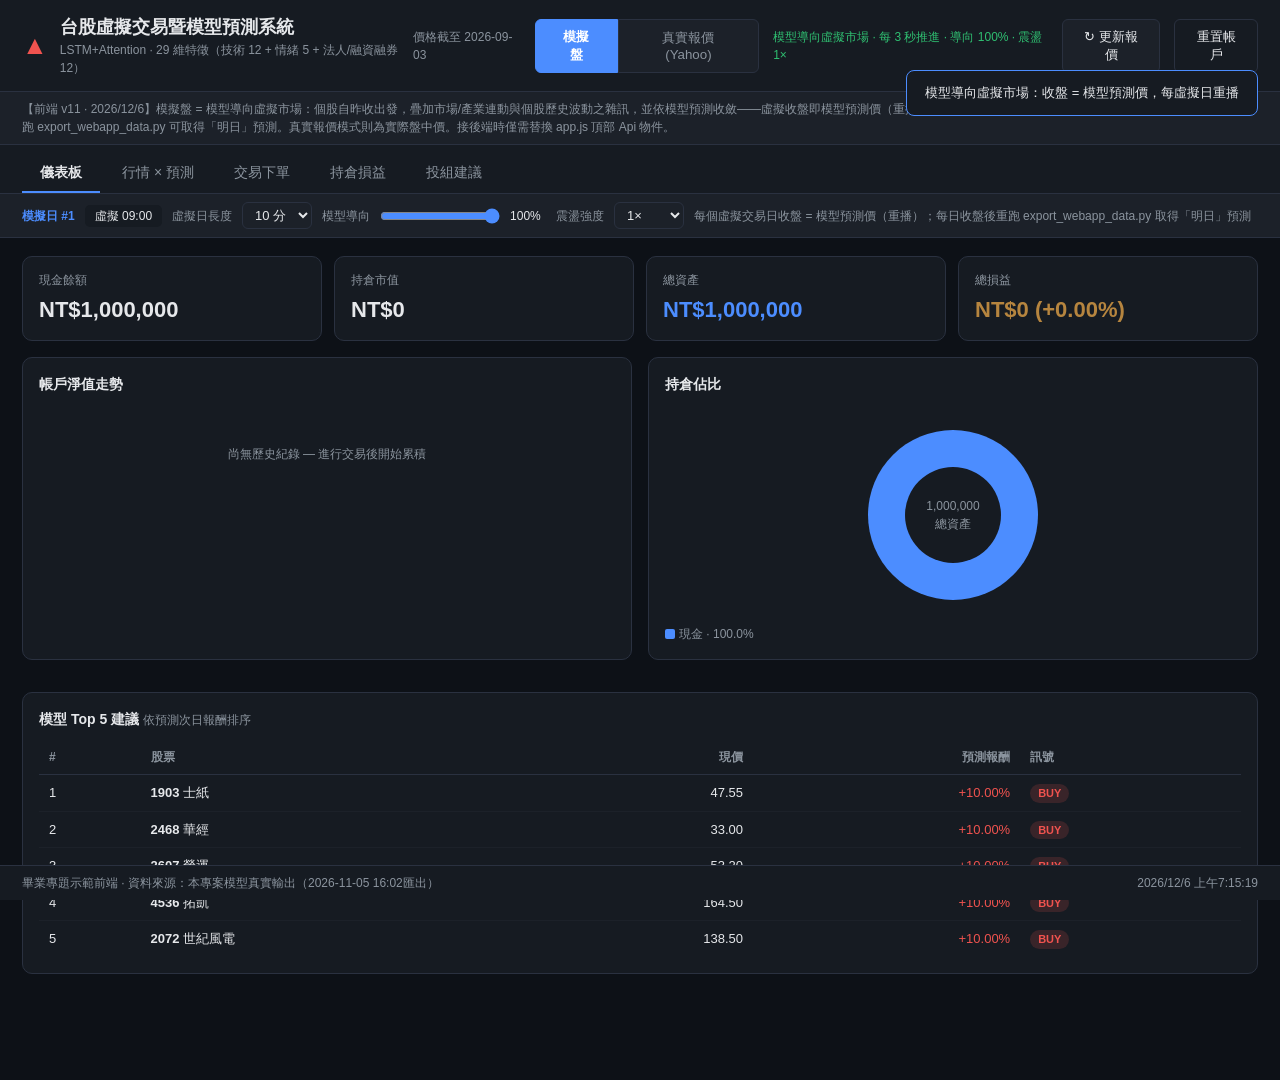
==== webapp/index.html @ 0e8489ae "feat: 點擊股票的詳情(K線圖/形態比對/AI)內嵌展開在該列下方——行情表格改局部更新不重繪" ====
<!DOCTYPE html>
<html lang="zh-Hant">
<head>
<meta charset="UTF-8">
<meta name="viewport" content="width=device-width, initial-scale=1.0">
<title>台股虛擬交易暨模型預測系統</title>
<link rel="stylesheet" href="style.css">
</head>
<body>

<header>
  <div class="logo">
    <span class="logo-mark">▲</span>
    <div>
      <h1>台股虛擬交易暨模型預測系統</h1>
      <p class="subtitle">LSTM+Attention · 29 維特徵（技術 12 + 情緒 5 + 法人/融資融券 12）</p>
    </div>
  </div>
  <div class="header-right">
    <div class="price-asof">價格截至 <span id="priceAsOf">—</span></div>
    <div class="seg" id="sourceSeg">
      <button class="seg-btn active" data-src="sim">模擬盤</button>
      <button class="seg-btn" data-src="real">真實報價 (Yahoo)</button>
    </div>
    <span class="src-status" id="srcStatus"></span>
    <button class="btn" id="btnRefresh">↻ 更新報價</button>
    <button class="btn btn-ghost" id="btnReset">重置帳戶</button>
  </div>
</header>

<div class="notice" id="dataNotice"></div>

<nav>
  <button class="nav-btn active" data-tab="dashboard">儀表板</button>
  <button class="nav-btn" data-tab="market">行情 × 預測</button>
  <button class="nav-btn" data-tab="trade">交易下單</button>
  <button class="nav-btn" data-tab="positions">持倉損益</button>
  <button class="nav-btn" data-tab="portfolio">投組建議</button>
</nav>

<div class="sim-bar" id="simBar" hidden>
  <span class="sim-day" id="simDayLabel">模擬日 #1</span>
  <span class="sim-vtime" id="simVTime">虛擬 09:00</span>
  <label>虛擬日長度</label>
  <select id="simLen" class="input slim">
    <option value="5">5 分</option>
    <option value="10" selected>10 分</option>
    <option value="30">30 分</option>
  </select>
  <label>模型導向</label>
  <input type="range" id="simInfluence" class="slider" min="0" max="100" value="100">
  <span class="sim-infl" id="simInfluenceVal">100%</span>
  <label>震盪強度</label>
  <select id="simVol" class="input slim">
    <option value="0.5">0.5×</option>
    <option value="1" selected>1×</option>
    <option value="2">2×</option>
  </select>
  <span class="hint">每個虛擬交易日收盤 = 模型預測價（重播）；每日收盤後重跑 export_webapp_data.py 取得「明日」預測</span>
</div>

<main>

  <!-- ============ 儀表板 ============ -->
  <section id="tab-dashboard" class="tab active">
    <div class="cards">
      <div class="card"><div class="card-label">現金餘額</div><div class="card-value" id="cCash">—</div></div>
      <div class="card"><div class="card-label">持倉市值</div><div class="card-value" id="cPosition">—</div></div>
      <div class="card"><div class="card-label">總資產</div><div class="card-value card-strong" id="cTotal">—</div></div>
      <div class="card"><div class="card-label">總損益</div><div class="card-value" id="cPnl">—</div></div>
    </div>
    <div class="grid-2">
      <div class="panel">
        <h3>帳戶淨值走勢</h3>
        <div id="navChart" class="chart-box"></div>
      </div>
      <div class="panel">
        <h3>持倉佔比</h3>
        <div id="pieChart" class="chart-box pie-wrap"></div>
        <div id="pieLegend" class="pie-legend"></div>
      </div>
    </div>
    <div class="panel">
      <h3>模型 Top 5 建議 <span class="hint">依預測次日報酬排序</span></h3>
      <table class="table" id="topTable"></table>
    </div>
  </section>

  <!-- ============ 行情 × 預測 ============ -->
  <section id="tab-market" class="tab">
    <div class="toolbar">
      <input type="text" id="search" class="input" placeholder="搜尋代碼或名稱…">
      <select id="filterSignal" class="input">
        <option value="">全部訊號</option>
        <option value="BUY">BUY 買進</option>
        <option value="HOLD">HOLD 觀望</option>
        <option value="SELL">SELL 賣出</option>
      </select>
      <span class="hint" id="mktCount"></span>
    </div>
    <table class="table row-click" id="marketTable"></table>
    <div class="panel detail-panel" id="detailPanel" hidden>
      <div class="detail-head">
        <h3 id="dTitle">—</h3>
        <button class="btn btn-ghost" id="btnBuyFromDetail">買入此股</button>
      </div>
      <div class="detail-stats" id="dStats"></div>
      <div id="priceChart" class="chart-box tall"></div>
      <p class="model-note" id="dModel"></p>

      <div class="panel sub-panel">
        <h3>K 線形態比對 — 「現在的走勢，歷史上像什麼？」</h3>
        <p class="hint">以近 30 日報酬形態在 302 檔 × 121 日歷史中搜尋最相似視窗，展示各相似情境的「後續 20 日」實際走勢。歷史相似不保證重演。</p>
        <div class="pattern-stats" id="patternStats"></div>
        <div id="patternChart" class="chart-box"></div>
        <div class="opinion-box" id="aiBox"></div>
        <div class="ai-actions">
          <button class="btn" id="btnRerunPattern">↻ 重新比對</button>
          <input type="password" id="aiKey" class="input slim" placeholder="Anthropic API key (選配, 存本機)">
          <button class="btn" id="btnAskClaude">詢問 Claude 意見</button>
        </div>
        <p class="hint" id="aiNote">上方意見由規則式分析引擎產生（彙整形態比對/模型/技術/新聞四類訊號）；填入 API key 可改由 Claude 生成（費用自付，key 僅存於你的瀏覽器）。</p>
      </div>
    </div>
  </section>

  <!-- ============ 交易下單 ============ -->
  <section id="tab-trade" class="tab">
    <div class="grid-2">
      <div class="panel">
        <h3>虛擬下單</h3>
        <div class="form-row">
          <label>股票</label>
          <select id="tStock" class="input"></select>
        </div>
        <div class="form-row">
          <label>方向</label>
          <div class="seg" id="sideSeg">
            <button class="seg-btn active" data-side="buy">買進</button>
            <button class="seg-btn" data-side="sell">賣出</button>
          </div>
        </div>
        <div class="form-row">
          <label>張數（1 張 = 1000 股）</label>
          <input type="number" id="tLots" class="input" min="1" step="1" value="1">
        </div>
        <div class="form-row">
          <label>價格（限價）</label>
          <input type="number" id="tPrice" class="input" min="0.01" step="0.01">
        </div>
        <div class="quote-line" id="tQuote"></div>
        <div class="calc-preview" id="tCalc"></div>
        <button class="btn btn-primary" id="btnSubmit">送出虛擬單</button>
        <p class="hint">台股規則：手續費 0.1425%（最低 20 元）、賣出證交稅 0.3%、漲跌停 ±10%、T+2 交割（本模擬即時扣減現金）。</p>
      </div>
      <div class="panel">
        <h3>交易紀錄</h3>
        <table class="table" id="tradeLog"></table>
      </div>
    </div>
  </section>

  <!-- ============ 持倉 ============ -->
  <section id="tab-positions" class="tab">
    <div class="panel">
      <h3>持倉明細</h3>
      <table class="table" id="posTable"></table>
      <p class="hint" id="posSummary"></p>
    </div>
  </section>

  <!-- ============ 投組建議 ============ -->
  <section id="tab-portfolio" class="tab">
    <div class="panel">
      <h3>策略型投資組合模擬器</h3>
      <p class="hint">選擇訊號來源產生選股與權重。所有評分皆可解釋（見策略說明），預測基於歷史資料，<b>不構成投資建議</b>。</p>
      <div class="form-inline">
        <label>策略</label>
        <select id="pStrategy" class="input">
          <option value="model">模型預測 (LSTM+Attention)</option>
          <option value="kline">K 線技術 (均線/動能/突破/RSI)</option>
          <option value="news">新聞情緒加權</option>
          <option value="composite">綜合 AI (模型40%+技術35%+新聞25%)</option>
          <option value="fundamental">財報/月營收 (營收年增排名)</option>
          <option value="highvol">高波動溢酬 (學術實證, beta>1)</option>
        </select>
        <label>總資金（NT$）</label>
        <input type="number" id="pCapital" class="input" value="1000000" min="10000" step="10000">
        <label>權重方式</label>
        <select id="pMode" class="input">
          <option value="equal">等權重（Top 10）</option>
          <option value="pred">分數加權</option>
          <option value="industry">產業分散（單一產業 ≤25%）</option>
        </select>
        <label class="toggle"><input type="checkbox" id="pFreeSim" checked>
          <span class="toggle-track"></span>錢不夠也完整模擬</label>
        <button class="btn btn-primary" id="btnOptimize">產生配置</button>
        <button class="btn" id="btnApply" disabled>一鍵採用此組合</button>
      </div>
      <div class="calc-preview" id="pStrategyDesc"></div>
      <div class="calc-preview" id="pSummary"></div>
      <table class="table" id="portfolioTable"></table>
    </div>
  </section>

</main>

<div id="bootBanner" class="boot-banner">
  <div class="boot-spin"></div>
  <div id="bootMsg">載入市場資料中…（首次約 1.3MB，請稍候）</div>
</div>
<script>
  setTimeout(function () {
    var m = document.getElementById("bootMsg");
    if (m && document.getElementById("bootBanner").style.display !== "none") {
      m.textContent = "仍在載入大型資料檔…（你的網路到 GitHub Pages 較慢，再等一下或按 Cmd/Ctrl+Shift+R 重試）";
    }
  }, 15000);
</script>

<footer>
  <span>畢業專題示範前端 · 資料來源：本專案模型真實輸出（<span id="genAt"></span>匯出）</span>
  <span id="simClock"></span>
</footer>

<script src="mock_data.js?v=11" defer></script>
<script src="app.js?v=11" defer></script>
</body>
</html>
---- webapp/style.css ----
/* 台股虛擬交易前端 — 深色看盤風格 (台股慣例: 紅漲綠跌) */
:root {
  --bg: #0d1117;
  --panel: #161b22;
  --panel-2: #1c2129;
  --border: #2a3140;
  --text: #e6e8eb;
  --text-dim: #8b949e;
  --accent: #4c8dff;
  --up: #f0534f;        /* 台股: 紅 = 漲 */
  --down: #2fbf71;      /* 台股: 綠 = 跌 */
  --flat: #b6853f;
  --buy: #f0534f;
  --sell: #2fbf71;
  --hold: #b6853f;
}
* { box-sizing: border-box; margin: 0; padding: 0; }
html { color-scheme: dark; }
body {
  background: var(--bg); color: var(--text);
  font-family: -apple-system, "PingFang TC", "Microsoft JhengHei", "Noto Sans TC", sans-serif;
  font-size: 14px; line-height: 1.5;
}

/* ---------- header ---------- */
header {
  display: flex; justify-content: space-between; align-items: center;
  padding: 14px 22px; background: var(--panel); border-bottom: 1px solid var(--border);
}
.logo { display: flex; gap: 12px; align-items: center; }
.logo-mark { font-size: 26px; color: var(--up); }
h1 { font-size: 18px; font-weight: 700; }
.subtitle { color: var(--text-dim); font-size: 12px; }
.header-right { display: flex; align-items: center; gap: 14px; }
.price-asof { color: var(--text-dim); font-size: 12px; }
.src-status { font-size: 12px; color: var(--text-dim); min-width: 200px; }
.src-status.ok { color: var(--down); }
.src-status.warn { color: var(--flat); }
.src-status.err { color: var(--up); }

/* toggle */
.toggle { display: inline-flex; align-items: center; gap: 6px; cursor: pointer; color: var(--text-dim); font-size: 12px; }
.toggle input { display: none; }
.toggle-track { width: 34px; height: 18px; border-radius: 9px; background: var(--border); position: relative; transition: .2s; }
.toggle-track::after { content: ""; position: absolute; width: 14px; height: 14px; border-radius: 50%; background: #fff; top: 2px; left: 2px; transition: .2s; }
.toggle input:checked + .toggle-track { background: var(--accent); }
.toggle input:checked + .toggle-track::after { left: 18px; }

/* ---------- notice ---------- */
.notice { padding: 8px 22px; font-size: 12px; color: var(--text-dim); background: var(--panel-2); border-bottom: 1px solid var(--border); }

/* ---------- nav ---------- */
nav { display: flex; gap: 4px; padding: 10px 22px 0; background: var(--panel); border-bottom: 1px solid var(--border); }
.nav-btn {
  padding: 9px 18px; background: none; border: none; border-bottom: 2px solid transparent;
  color: var(--text-dim); font-size: 14px; cursor: pointer;
}
.nav-btn:hover { color: var(--text); }
.nav-btn.active { color: var(--text); border-bottom-color: var(--accent); font-weight: 600; }

/* ---------- layout ---------- */
main { padding: 18px 22px 90px; max-width: 1280px; margin: 0 auto; }
.tab { display: none; }
.tab.active { display: block; }
.grid-2 { display: grid; grid-template-columns: 1fr 1fr; gap: 16px; margin-bottom: 16px; }

/* ---------- cards ---------- */
.cards { display: grid; grid-template-columns: repeat(4, 1fr); gap: 12px; margin-bottom: 16px; }
.card { background: var(--panel); border: 1px solid var(--border); border-radius: 10px; padding: 14px 16px; }
.card-label { color: var(--text-dim); font-size: 12px; margin-bottom: 4px; }
.card-value { font-size: 22px; font-weight: 700; font-variant-numeric: tabular-nums; }
.card-strong { color: var(--accent); }

/* ---------- panel ---------- */
.panel { background: var(--panel); border: 1px solid var(--border); border-radius: 10px; padding: 16px; margin-bottom: 16px; }
.panel h3 { font-size: 14px; margin-bottom: 10px; }
.hint { color: var(--text-dim); font-size: 12px; font-weight: 400; }

/* ---------- table ---------- */
.table { width: 100%; border-collapse: collapse; font-size: 13px; }
.table th { text-align: left; color: var(--text-dim); font-weight: 600; font-size: 12px; padding: 8px 10px; border-bottom: 1px solid var(--border); }
.table td { padding: 8px 10px; border-bottom: 1px solid var(--panel-2); font-variant-numeric: tabular-nums; }
.table tr:last-child td { border-bottom: none; }
.row-click tbody tr { cursor: pointer; }
.row-click tbody tr:hover { background: var(--panel-2); }
.num-r { text-align: right !important; }

/* ---------- 顏色 ---------- */
.up { color: var(--up); }        /* 紅漲 */
.down { color: var(--down); }    /* 綠跌 */
.flat { color: var(--flat); }
.badge { display: inline-block; padding: 1px 8px; border-radius: 10px; font-size: 11px; font-weight: 700; }
.badge.buy { background: rgba(240,83,79,.16); color: var(--buy); }
.badge.sell { background: rgba(47,191,113,.16); color: var(--sell); }
.badge.hold { background: rgba(182,133,63,.16); color: var(--hold); }
.limit-tag { font-size: 11px; color: #fff; background: var(--flat); border-radius: 4px; padding: 0 5px; margin-left: 4px; }

/* ---------- toolbar / inputs ---------- */
.toolbar { display: flex; gap: 10px; align-items: center; margin-bottom: 12px; }
.input {
  background: var(--panel-2); border: 1px solid var(--border); color: var(--text);
  border-radius: 6px; padding: 7px 10px; font-size: 13px; min-width: 120px;
}
.input:focus { outline: none; border-color: var(--accent); }
select.input option { background: var(--panel-2); }

.btn {
  background: var(--panel-2); border: 1px solid var(--border); color: var(--text);
  padding: 8px 16px; border-radius: 6px; cursor: pointer; font-size: 13px;
}
.btn:hover { border-color: var(--accent); }
.btn-primary { background: var(--accent); border-color: var(--accent); color: #fff; font-weight: 700; }
.btn-primary:disabled { opacity: .4; cursor: not-allowed; }
.btn-ghost { background: none; }

/* ---------- forms ---------- */
.form-row { display: flex; flex-direction: column; gap: 5px; margin-bottom: 12px; }
.form-row label { font-size: 12px; color: var(--text-dim); }
.form-inline { display: flex; gap: 10px; align-items: center; flex-wrap: wrap; margin: 12px 0; }
.form-inline label { font-size: 12px; color: var(--text-dim); }
.seg { display: flex; gap: 0; }
.seg-btn { padding: 8px 22px; background: var(--panel-2); color: var(--text-dim); border: 1px solid var(--border); cursor: pointer; }
.seg-btn:first-child { border-radius: 6px 0 0 6px; }
.seg-btn:last-child { border-radius: 0 6px 6px 0; }
.seg-btn.active { background: var(--accent); color: #fff; border-color: var(--accent); font-weight: 700; }
.quote-line { font-size: 13px; margin-bottom: 8px; color: var(--text-dim); }
.calc-preview { background: var(--panel-2); border: 1px dashed var(--border); border-radius: 8px; padding: 10px 12px; margin: 10px 0 14px; font-size: 13px; }
.calc-preview .row { display: flex; justify-content: space-between; margin: 2px 0; }
.calc-preview .total { font-weight: 700; border-top: 1px solid var(--border); margin-top: 6px; padding-top: 6px; }

/* ---------- charts ---------- */
.chart-box { width: 100%; min-height: 220px; }
.chart-box.tall { min-height: 320px; }
.chart-box svg { display: block; width: 100%; height: 100%; }
.pie-wrap { display: flex; align-items: center; justify-content: center; }
.pie-legend { display: flex; flex-wrap: wrap; gap: 6px 14px; font-size: 12px; color: var(--text-dim); }
.legend-dot { display: inline-block; width: 10px; height: 10px; border-radius: 2px; margin-right: 4px; vertical-align: -1px; }

/* ---------- detail panel ---------- */
.detail-panel { border-color: var(--accent); }
.detail-head { display: flex; justify-content: space-between; align-items: center; margin-bottom: 8px; }
.detail-stats { display: flex; flex-wrap: wrap; gap: 18px; margin-bottom: 10px; font-size: 13px; }
.detail-stats .stat-label { color: var(--text-dim); font-size: 11px; }
.detail-stats .stat-val { font-size: 16px; font-weight: 700; }
.model-note { font-size: 12px; color: var(--text-dim); margin-top: 10px; }

/* ---------- sim bar ---------- */
.sim-bar {
  display: flex; align-items: center; gap: 10px; flex-wrap: wrap;
  padding: 8px 22px; background: var(--panel-2);
  border-bottom: 1px solid var(--border); font-size: 12px;
}
.sim-bar[hidden] { display: none; }
.sim-bar label { color: var(--text-dim); }
.sim-day { font-weight: 700; color: var(--accent); }
.sim-vtime { font-variant-numeric: tabular-nums; color: var(--text); background: var(--panel); padding: 2px 10px; border-radius: 5px; }
.sim-infl { color: var(--text); min-width: 36px; font-variant-numeric: tabular-nums; }
.input.slim { padding: 4px 8px; min-width: 70px; }
.slider { width: 120px; accent-color: var(--accent); }

/* ---------- 形態比對 / AI 意見 ---------- */
.sub-panel { margin-top: 14px; border-color: var(--border); }
.pattern-stats { display: flex; flex-wrap: wrap; gap: 16px; margin-bottom: 10px; font-size: 13px; }
.opinion-box {
  background: var(--panel-2); border: 1px solid var(--accent); border-radius: 8px;
  padding: 12px 14px; margin: 10px 0; font-size: 13px; line-height: 1.7; white-space: pre-wrap;
}
.opinion-box.llm { border-color: #9d6cff; }
.ai-actions { display: flex; gap: 10px; align-items: center; flex-wrap: wrap; margin: 8px 0; }
.ai-actions .input.slim { min-width: 200px; }
.strategy-tag { display: inline-block; padding: 1px 8px; border-radius: 10px; font-size: 11px;
  background: rgba(76,141,255,.15); color: var(--accent); font-weight: 700; }

/* ---------- footer ---------- */
footer {
  position: fixed; bottom: 0; left: 0; right: 0;
  display: flex; justify-content: space-between;
  padding: 8px 22px; background: var(--panel); border-top: 1px solid var(--border);
  font-size: 12px; color: var(--text-dim);
}

/* ---------- 內嵌詳情列 (點股票展開在該列下方) ---------- */
#marketTable tr.detail-inline-row > td {
  padding: 0 12px 12px; background: var(--panel);
  border-bottom: 2px solid var(--accent);
}
#marketTable tr.detail-inline-row .panel { margin: 12px 0 4px; background: var(--panel-2); }
#marketTable tr.detail-inline-row .panel.sub-panel { margin-top: 10px; }

/* 載入/啟動橫幅 */
.boot-banner {
  position: fixed; inset: 0; z-index: 100;
  background: #0d1117; color: #e6e8eb;
  display: flex; flex-direction: column; gap: 14px;
  align-items: center; justify-content: center;
  font-size: 14px; text-align: center; padding: 0 20px;
}
.boot-banner.err { border-top: 3px solid #f0534f; }
.boot-spin {
  width: 34px; height: 34px; border-radius: 50%;
  border: 3px solid #2a3140; border-top-color: #4c8dff;
  animation: bootspin 0.9s linear infinite;
}
.boot-banner.err .boot-spin { display: none; }
@keyframes bootspin { to { transform: rotate(360deg); } }

/* toast */
#toast {
  position: fixed; top: 70px; right: 22px; z-index: 50;
  padding: 12px 18px; border-radius: 8px; font-size: 13px;
  background: var(--panel); border: 1px solid var(--accent);
  opacity: 0; transform: translateY(-8px); transition: .25s; pointer-events: none;
  max-width: 360px;
}
#toast.show { opacity: 1; transform: translateY(0); }
#toast.err { border-color: var(--up); }

@media (max-width: 900px) {
  .cards { grid-template-columns: repeat(2, 1fr); }
  .grid-2 { grid-template-columns: 1fr; }
}
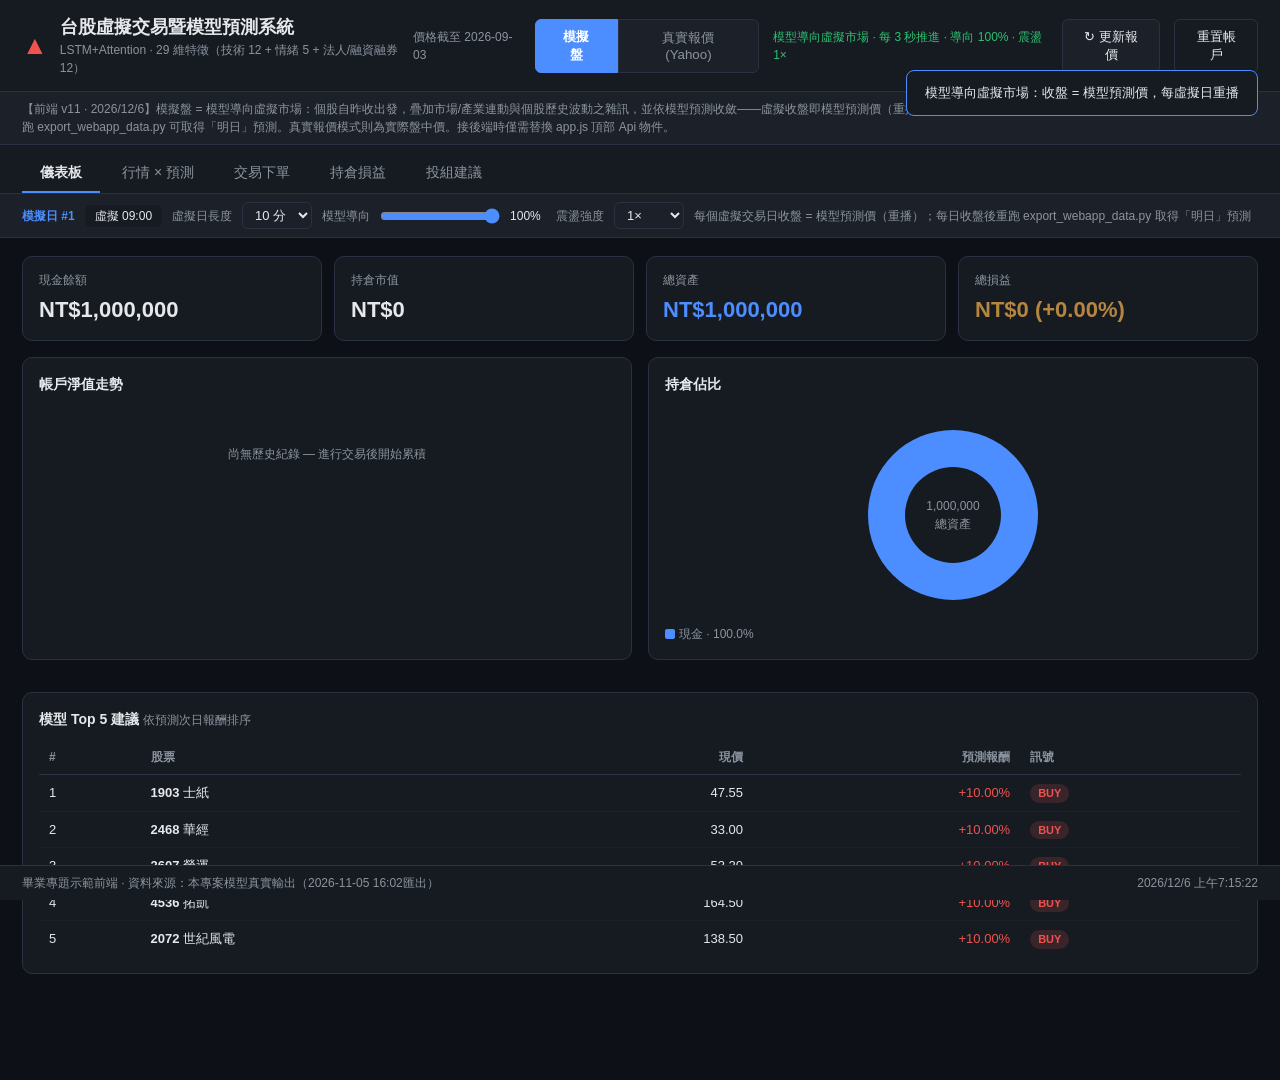
==== commit 5aa83ba1: "feat: AI 意見新增 Gemini (Interactions API)——模型選單含 Flash-Lite(免費層)/3.8/Argon/Claude, key 分供應商存本機" ====
--- a/webapp/index.html
+++ b/webapp/index.html
@@ -116,10 +116,17 @@
         <div class="opinion-box" id="aiBox"></div>
         <div class="ai-actions">
           <button class="btn" id="btnRerunPattern">↻ 重新比對</button>
-          <input type="password" id="aiKey" class="input slim" placeholder="Anthropic API key (選配, 存本機)">
-          <button class="btn" id="btnAskClaude">詢問 Claude 意見</button>
-        </div>
-        <p class="hint" id="aiNote">上方意見由規則式分析引擎產生（彙整形態比對/模型/技術/新聞四類訊號）；填入 API key 可改由 Claude 生成（費用自付，key 僅存於你的瀏覽器）。</p>
+          <select id="aiModel" class="input slim">
+            <option value="gemini-flash-lite-latest">Gemini Flash-Lite (免費層可用)</option>
+            <option value="gemini-3.8-flash">Gemini 3.8 Flash (付費層)</option>
+            <option value="gemini-4-argon">Gemini 4 Argon (旗艦·付費層)</option>
+            <option value="gemini-2.5-pro">Gemini 2.5 Pro</option>
+            <option value="claude-3-5-haiku-latest">Claude Haiku</option>
+          </select>
+          <input type="password" id="aiKey" class="input slim" placeholder="API key (選配, 存本機)">
+          <button class="btn" id="btnAskAI">詢問 AI 意見</button>
+        </div>
+        <p class="hint" id="aiNote">上方意見由規則式分析引擎產生（彙整形態比對/模型/技術/新聞四類訊號）；選模型並填入對應 API key（Gemini: Google AI Studio / Claude: Anthropic）可改由 LLM 生成。key 僅存於你的瀏覽器、不會上傳。免費層建議用 Flash-Lite；3.8/Argon 需付費層。</p>
       </div>
     </div>
   </section>
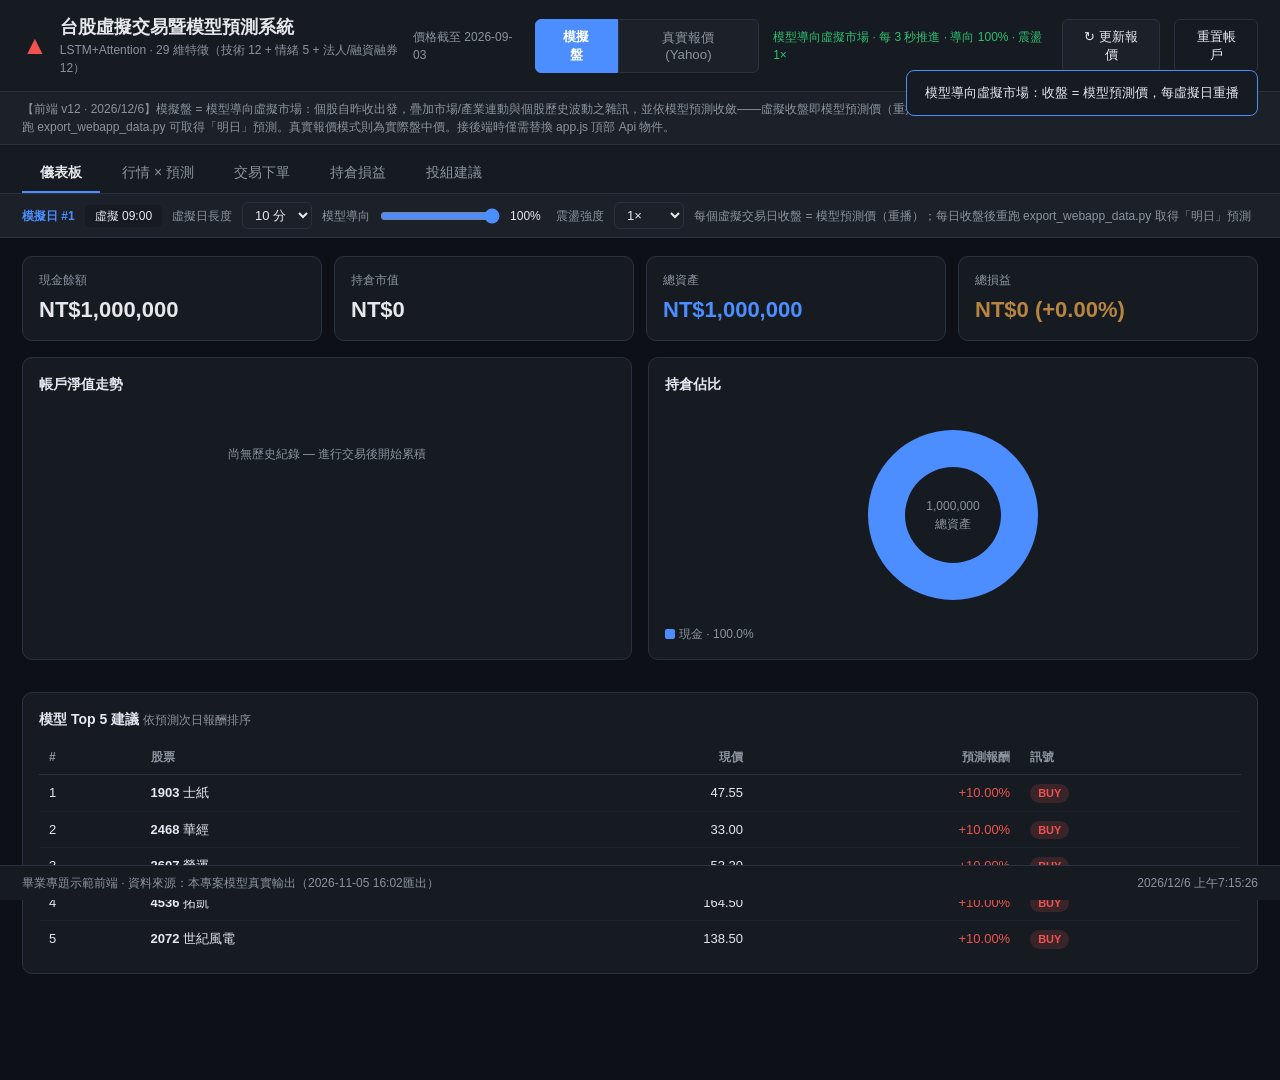
==== commit 029c3675: "feat: K線圖滑鼠互動——十字線+浮動資訊卡(日期/開高低收/漲跌%/MA5/MA10)" ====
--- a/webapp/index.html
+++ b/webapp/index.html
@@ -230,7 +230,7 @@
   <span id="simClock"></span>
 </footer>
 
-<script src="mock_data.js?v=11" defer></script>
-<script src="app.js?v=11" defer></script>
+<script src="mock_data.js?v=12" defer></script>
+<script src="app.js?v=12" defer></script>
 </body>
 </html>
--- a/webapp/style.css
+++ b/webapp/style.css
@@ -128,8 +128,16 @@
 .calc-preview .row { display: flex; justify-content: space-between; margin: 2px 0; }
 .calc-preview .total { font-weight: 700; border-top: 1px solid var(--border); margin-top: 6px; padding-top: 6px; }
 
-/* ---------- charts ---------- */
-.chart-box { width: 100%; min-height: 220px; }
+/* ---------- 圖表容器與 K 線 tooltip ---------- */
+.chart-box { position: relative; width: 100%; min-height: 220px; }
+.candle-tip {
+  position: absolute; z-index: 30; pointer-events: none; display: none;
+  background: rgba(22, 27, 34, 0.96); border: 1px solid var(--accent);
+  border-radius: 6px; padding: 7px 10px; font-size: 11px; line-height: 1.55;
+  color: var(--text); white-space: nowrap; box-shadow: 0 6px 18px rgba(0, 0, 0, 0.55);
+  font-variant-numeric: tabular-nums;
+}
+.candle-tip b { color: var(--accent); }
 .chart-box.tall { min-height: 320px; }
 .chart-box svg { display: block; width: 100%; height: 100%; }
 .pie-wrap { display: flex; align-items: center; justify-content: center; }
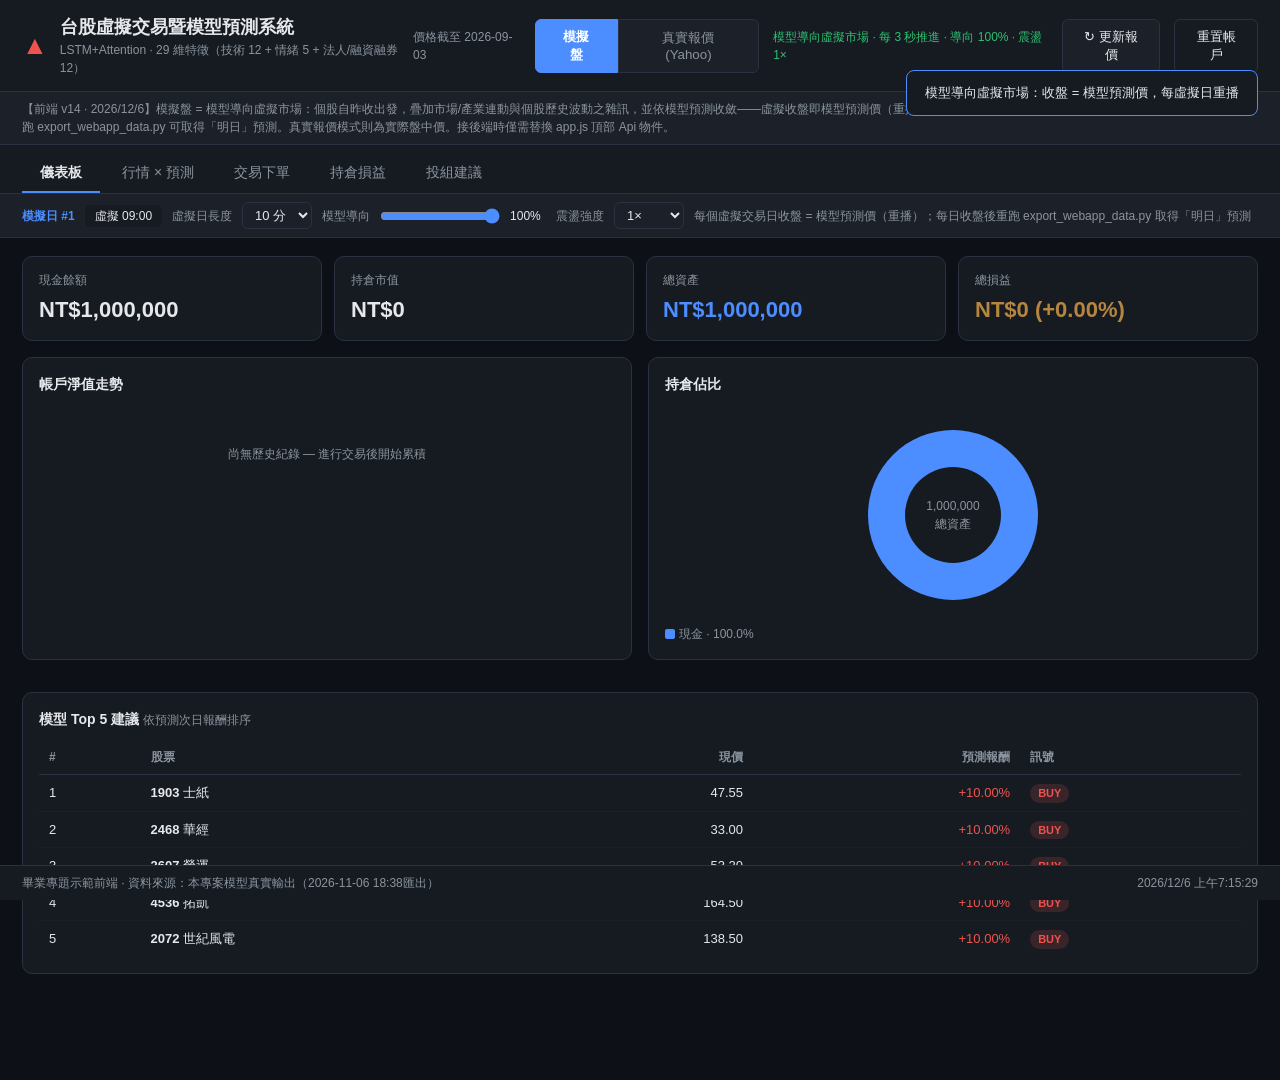
==== commit 05d037dd: "feat: K線圖看盤級升級——日/週/月切換、滾輪縮放、拖曳平移、日期軸標註、OHLC 130天" ====
--- a/webapp/index.html
+++ b/webapp/index.html
@@ -105,6 +105,13 @@
         <button class="btn btn-ghost" id="btnBuyFromDetail">買入此股</button>
       </div>
       <div class="detail-stats" id="dStats"></div>
+      <div class="tf-bar">
+        <span class="tf-label">時間軸</span>
+        <button class="tf-btn active" data-tf="d">日</button>
+        <button class="tf-btn" data-tf="w">週</button>
+        <button class="tf-btn" data-tf="m">月</button>
+        <span class="hint">滾輪縮放 · 拖曳平移 · 雙擊重設 · 滑鼠懸停看當日資料</span>
+      </div>
       <div id="priceChart" class="chart-box tall"></div>
       <p class="model-note" id="dModel"></p>
 
--- a/webapp/style.css
+++ b/webapp/style.css
@@ -187,6 +187,15 @@
   font-size: 12px; color: var(--text-dim);
 }
 
+/* ---------- 時間軸切換 ---------- */
+.tf-bar { display: flex; align-items: center; gap: 6px; margin: 4px 0 8px; }
+.tf-label { font-size: 12px; color: var(--text-dim); margin-right: 2px; }
+.tf-btn {
+  padding: 3px 14px; background: var(--panel-2); color: var(--text-dim);
+  border: 1px solid var(--border); border-radius: 5px; cursor: pointer; font-size: 12px;
+}
+.tf-btn.active { background: var(--accent); color: #fff; border-color: var(--accent); font-weight: 700; }
+
 /* ---------- 內嵌詳情列 (點股票展開在該列下方) ---------- */
 #marketTable tr.detail-inline-row > td {
   padding: 0 12px 12px; background: var(--panel);
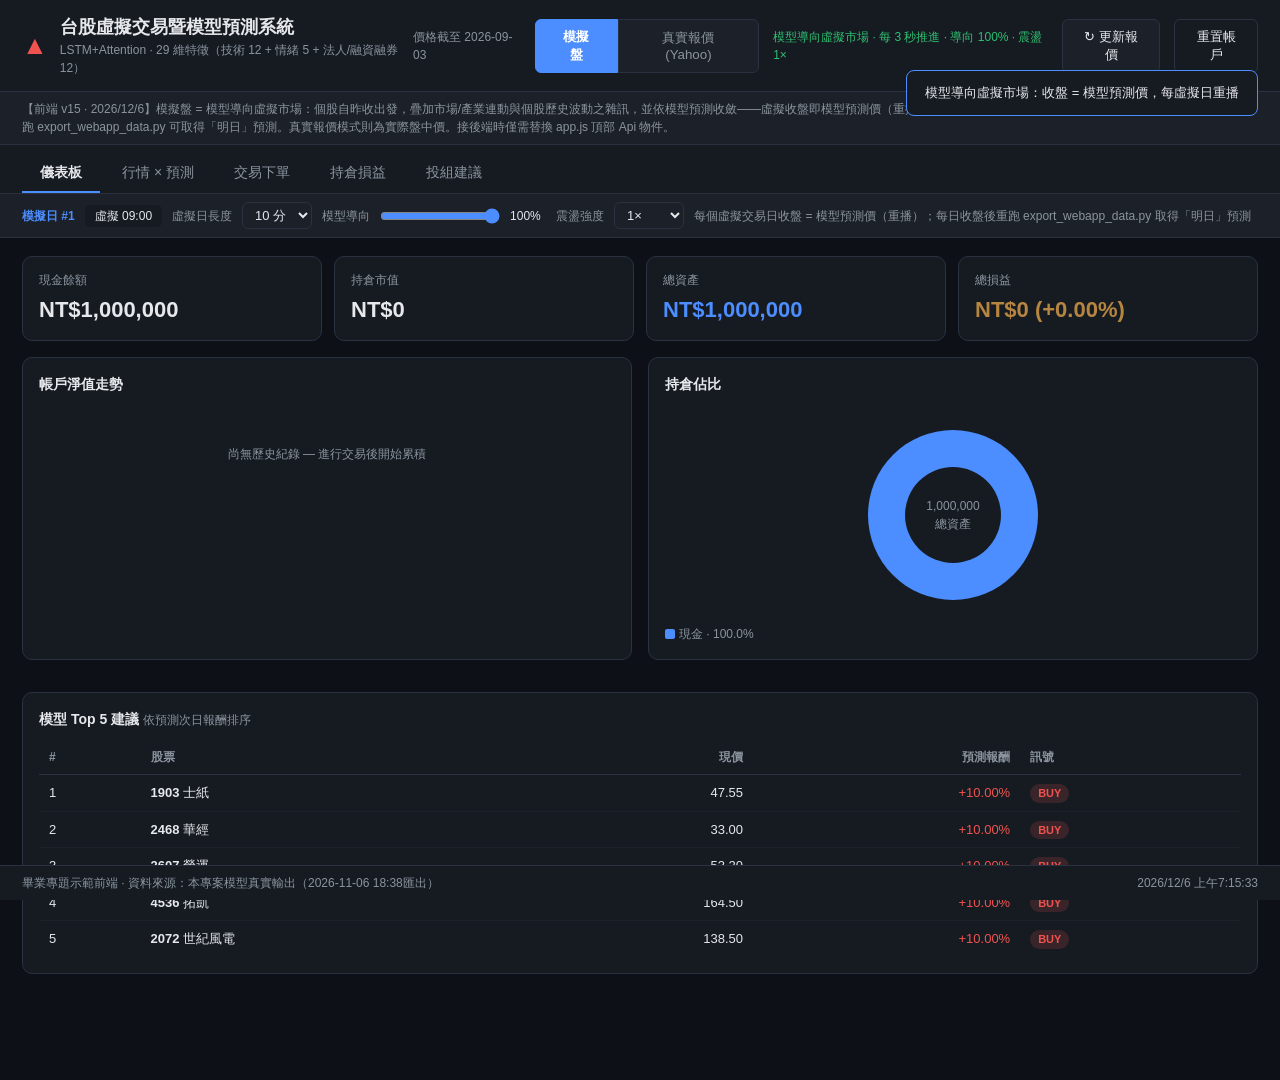
==== commit 304b9b01: "fix: 載入器改為動態+自動重試 (v15), init 觸發相容動態載入" ====
--- a/webapp/index.html
+++ b/webapp/index.html
@@ -237,7 +237,41 @@
   <span id="simClock"></span>
 </footer>
 
-<script src="mock_data.js?v=12" defer></script>
-<script src="app.js?v=12" defer></script>
+<script>
+  // 動態載入 + 自動重試: 部署同步空窗 (新版本網址短暫 404) 可自癒
+  (function () {
+    var V = "15";
+    var chain = Promise.resolve();
+    ["mock_data.js?v=" + V, "app.js?v=" + V].forEach(function (src) {
+      chain = chain.then(function () {
+        return new Promise(function (resolve, reject) {
+          var attempt = 0;
+          function tryLoad() {
+            var s = document.createElement("script");
+            s.src = src;
+            s.onload = resolve;
+            s.onerror = function () {
+              attempt++;
+              var msg = document.getElementById("bootMsg");
+              if (attempt <= 2) {
+                if (msg) msg.textContent = "載入重試中 (" + attempt + "/2)… " + src;
+                setTimeout(tryLoad, 3000);
+              } else {
+                reject(new Error("無法載入 " + src + " —— 可能部署更新中，請等 1~2 分鐘後重新整理"));
+              }
+            };
+            document.head.appendChild(s);
+          }
+          tryLoad();
+        });
+      });
+    });
+    chain.catch(function (e) {
+      var b = document.getElementById("bootBanner");
+      b.classList.add("err");
+      document.getElementById("bootMsg").textContent = "⚠️ " + e.message;
+    });
+  })();
+</script>
 </body>
 </html>
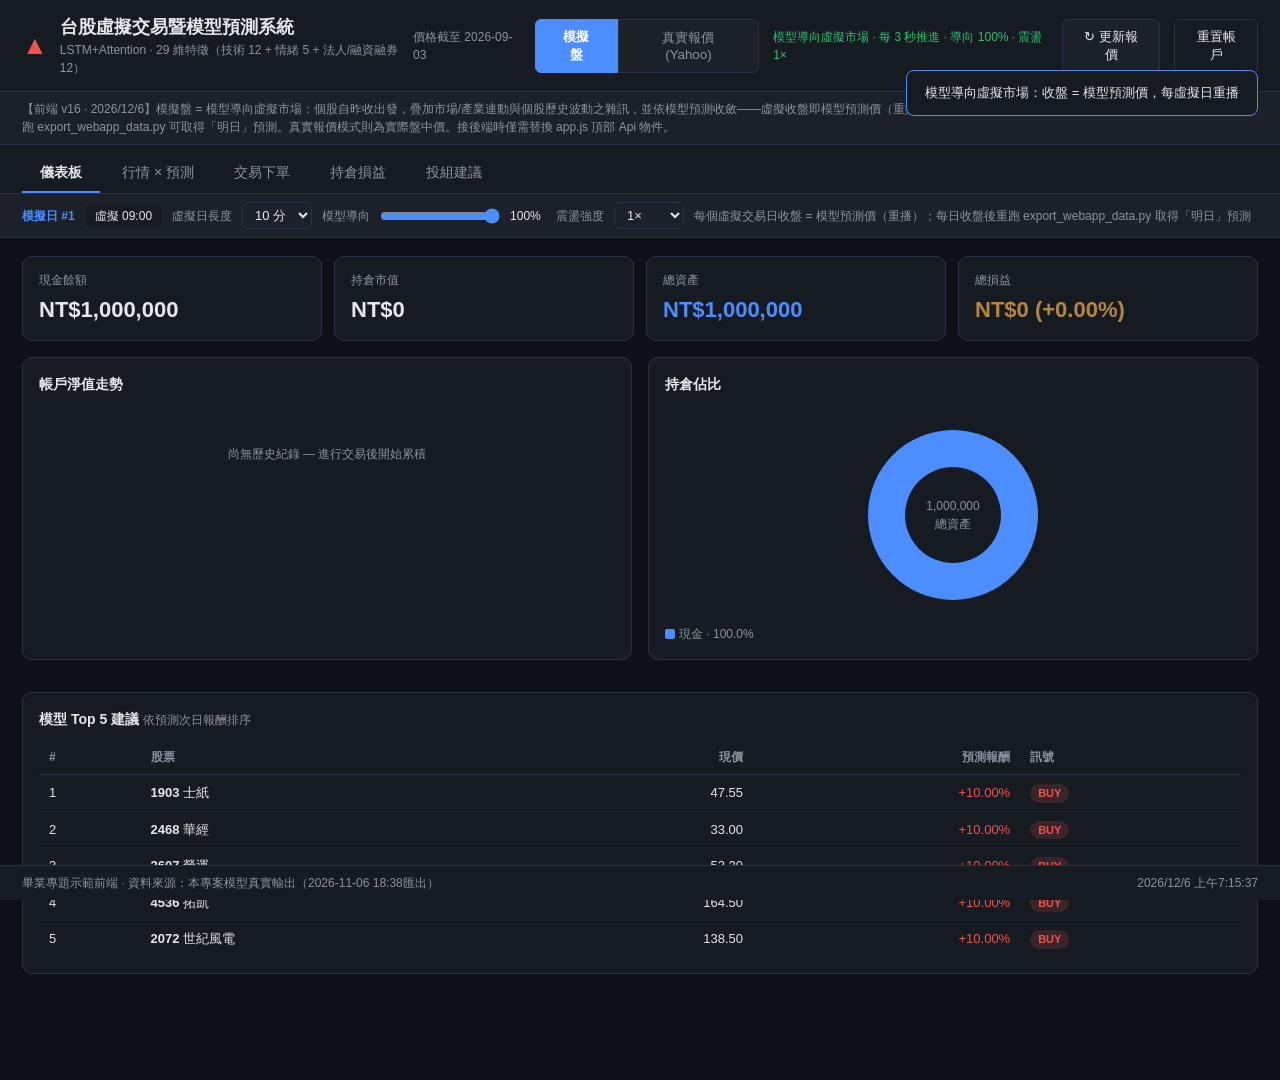
==== commit 40231ae7: "feat: 賣出建議與時機——賣出壓力評分/關鍵價位/換股建議/AI 帶入持倉情境" ====
--- a/webapp/index.html
+++ b/webapp/index.html
@@ -180,6 +180,13 @@
       <h3>持倉明細</h3>
       <table class="table" id="posTable"></table>
       <p class="hint" id="posSummary"></p>
+    </div>
+    <div class="panel">
+      <h3>賣出建議與時機</h3>
+      <p class="hint">賣出壓力評分 0~100（越高越該賣）＝ 模型訊號(35) + 停損停利(25) + 形態比對(20) + 技術破線(15) + 高點回落(10) + 新聞轉空(10)。
+        預設門檻：停損 −7%、停利 +15%、trailing 回落 −8%。點列可看個股詳情。</p>
+      <table class="table row-click" id="sellTable"></table>
+      <p class="hint" id="sellSummary"></p>
     </div>
   </section>
 
@@ -214,6 +221,11 @@
       <div class="calc-preview" id="pStrategyDesc"></div>
       <div class="calc-preview" id="pSummary"></div>
       <table class="table" id="portfolioTable"></table>
+    </div>
+    <div class="panel">
+      <h3>換股建議（持股 vs 市場候選）</h3>
+      <p class="hint">以「綜合 AI」分數（模型40%+技術35%+新聞25%）比較你的持股與目前市場前段候選：持股分數顯著落後時，建議賣出並轉進分數更高的標的。先按上方「產生配置」更新候選池。</p>
+      <table class="table" id="rotateTable"></table>
     </div>
   </section>
 
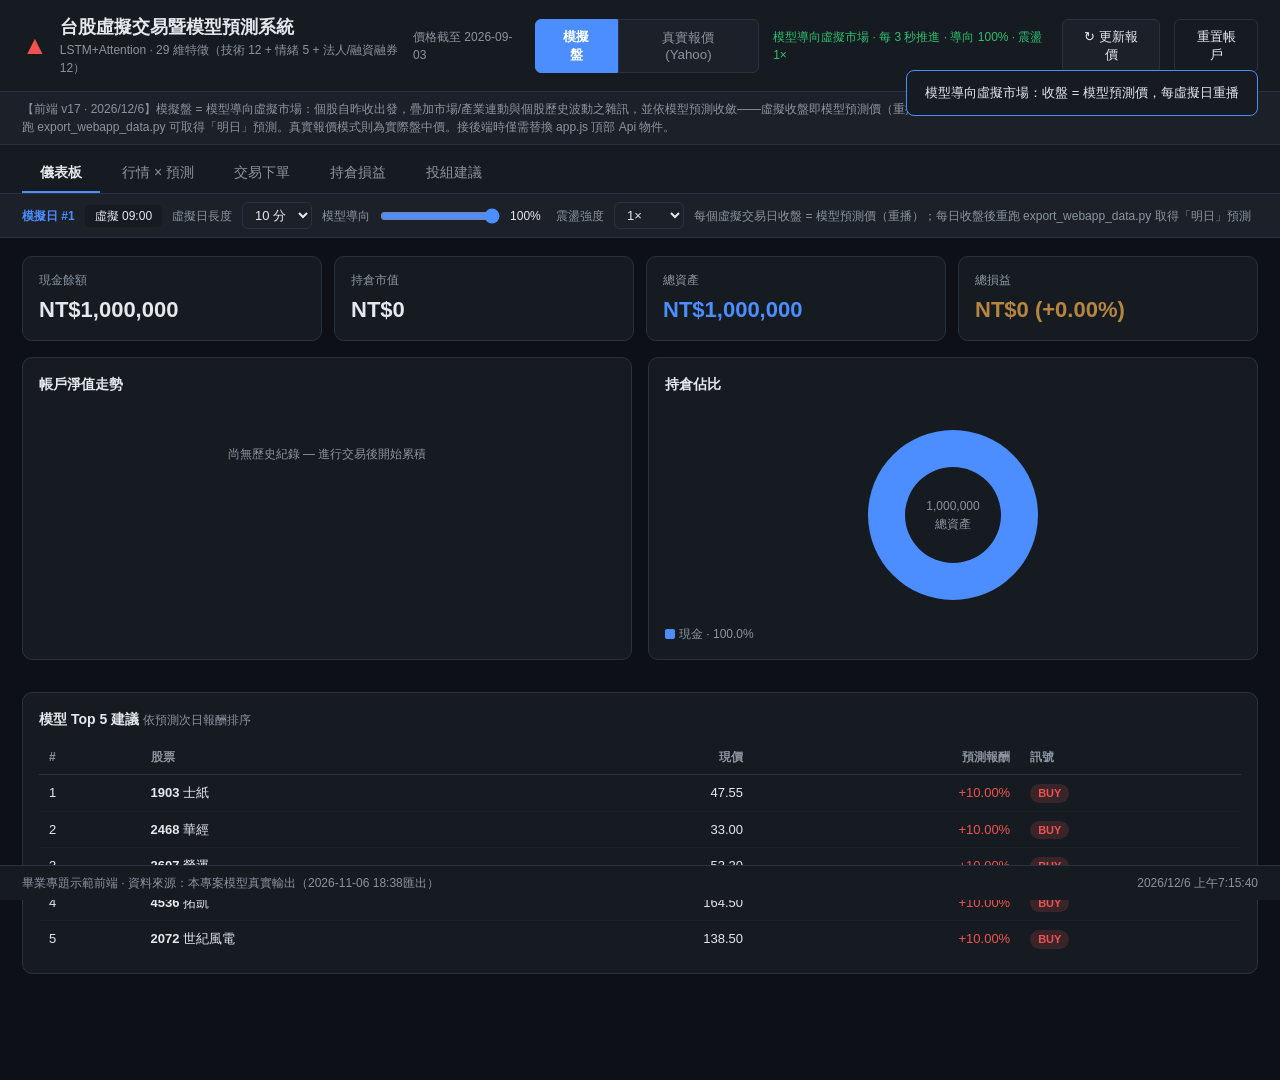
==== commit f75f4105: "feat: 詳情面板關閉按鈕 + 再點同檔收合 (toggle)" ====
--- a/webapp/index.html
+++ b/webapp/index.html
@@ -102,7 +102,10 @@
     <div class="panel detail-panel" id="detailPanel" hidden>
       <div class="detail-head">
         <h3 id="dTitle">—</h3>
-        <button class="btn btn-ghost" id="btnBuyFromDetail">買入此股</button>
+        <div class="detail-head-btns">
+          <button class="btn" id="btnBuyFromDetail">買入此股</button>
+          <button class="btn btn-ghost" id="btnCloseDetail" title="收合詳情">✕ 關閉</button>
+        </div>
       </div>
       <div class="detail-stats" id="dStats"></div>
       <div class="tf-bar">
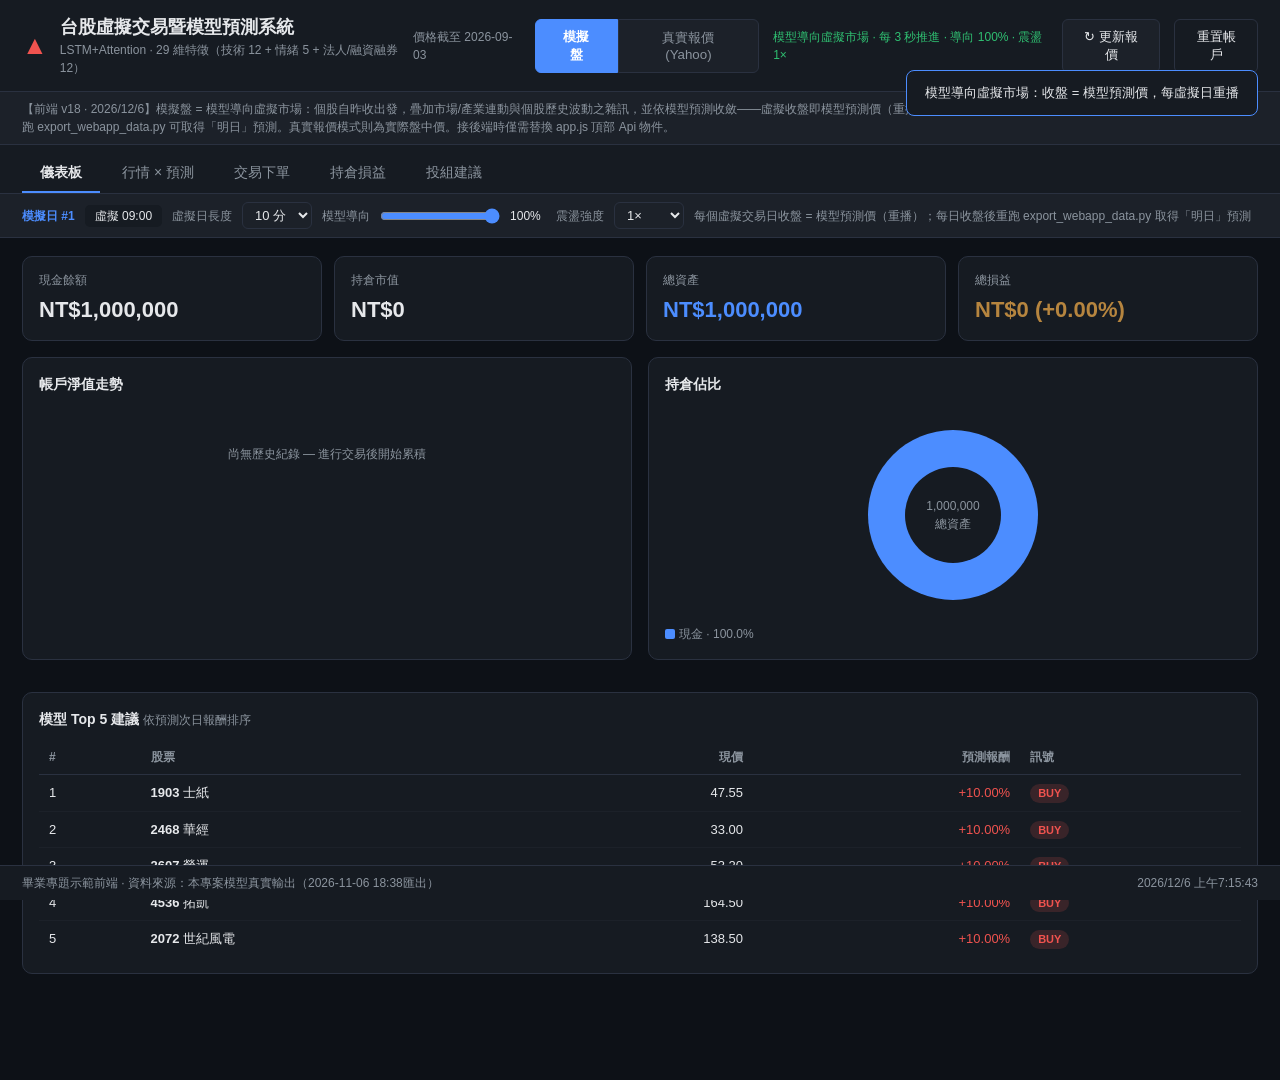
==== commit afb75b0e: "feat: 一鍵分配賣出 + 一鍵換股 (確認清單/台股費用/現金防護)" ====
--- a/webapp/index.html
+++ b/webapp/index.html
@@ -190,6 +190,10 @@
         預設門檻：停損 −7%、停利 +15%、trailing 回落 −8%。點列可看個股詳情。</p>
       <table class="table row-click" id="sellTable"></table>
       <p class="hint" id="sellSummary"></p>
+      <div class="ai-actions">
+        <button class="btn btn-primary" id="btnOneClickSell">⚡ 一鍵分配賣出</button>
+        <span class="hint">「建議賣出」全賣、「考慮減碼」減半（張數取整）、其餘不動——執行前會顯示確認清單與費用試算</span>
+      </div>
     </div>
   </section>
 
@@ -229,6 +233,10 @@
       <h3>換股建議（持股 vs 市場候選）</h3>
       <p class="hint">以「綜合 AI」分數（模型40%+技術35%+新聞25%）比較你的持股與目前市場前段候選：持股分數顯著落後時，建議賣出並轉進分數更高的標的。先按上方「產生配置」更新候選池。</p>
       <table class="table" id="rotateTable"></table>
+      <div class="ai-actions">
+        <button class="btn btn-primary" id="btnOneClickRotate">⚡ 一鍵換股（賣出→買入建議標的）</button>
+        <span class="hint">賣出「建議換股」持股，所得等分買進建議標的（扣台股費用）；執行前會顯示確認清單</span>
+      </div>
     </div>
   </section>
 
